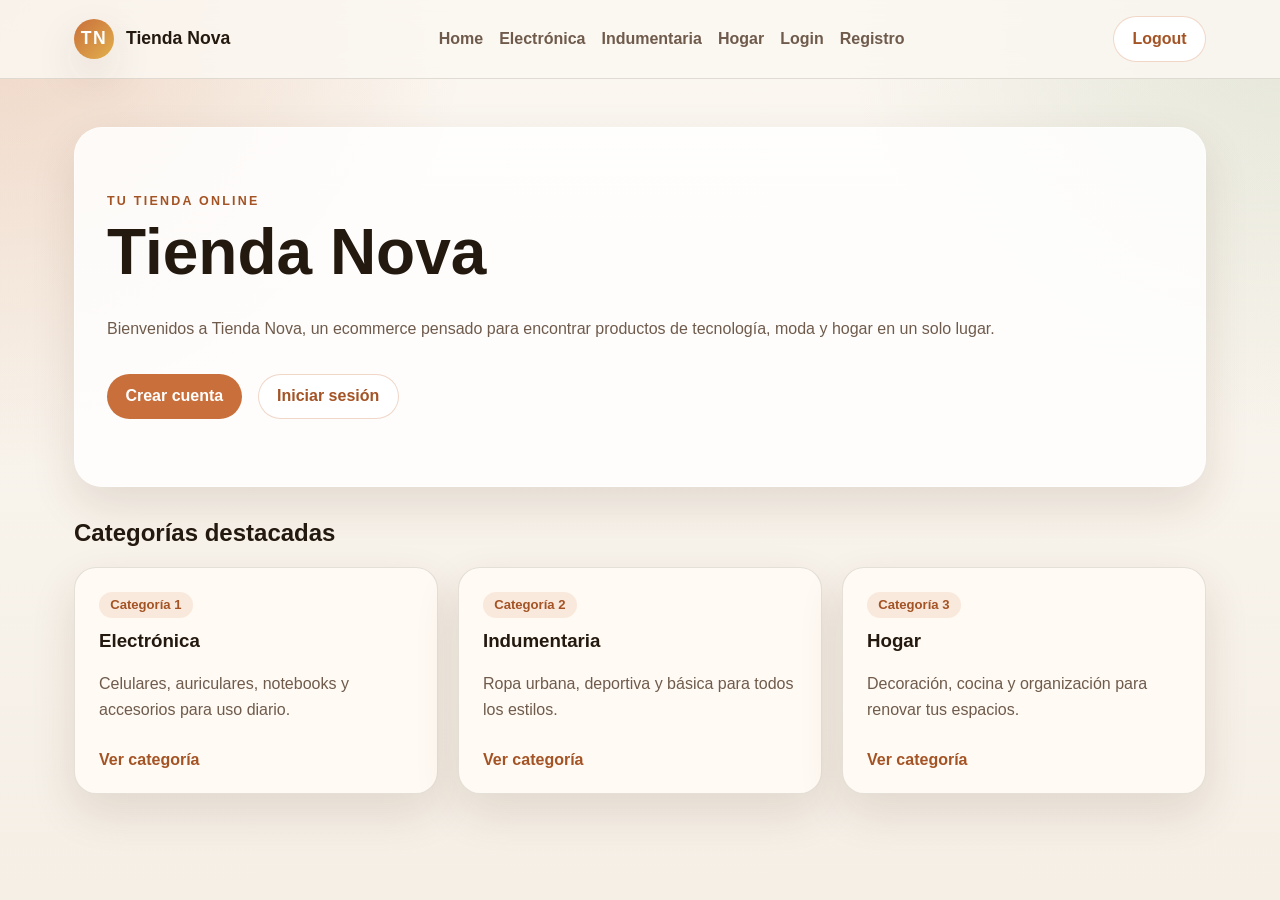
==== index.html @ 9d641fba "Crear estructura inicial de Tienda Nova" ====
<!DOCTYPE html>
<html lang="es">
<head>
  <meta charset="UTF-8">
  <meta name="viewport" content="width=device-width, initial-scale=1.0">
  <title>Tienda Nova</title>
  <link rel="stylesheet" href="styles.css">
</head>
<body>
  <header class="site-header">
    <nav class="navbar">
      <a class="brand" href="index.html" aria-label="Ir al inicio de Tienda Nova">
        <span class="brand-icon">TN</span>
        <span>Tienda Nova</span>
      </a>

      <div class="nav-links">
        <a href="index.html">Home</a>
        <a href="categorias/electronica.html">Electrónica</a>
        <a href="categorias/indumentaria.html">Indumentaria</a>
        <a href="categorias/hogar.html">Hogar</a>
        <a href="login.html">Login</a>
        <a href="registro.html">Registro</a>
      </div>

      <a class="button button-secondary" href="login.html">Logout</a>
    </nav>
  </header>

  <main class="container">
    <section class="hero">
      <p class="eyebrow">Tu tienda online</p>
      <h1>Tienda Nova</h1>
      <p class="hero-text">
        Bienvenidos a Tienda Nova, un ecommerce pensado para encontrar productos
        de tecnología, moda y hogar en un solo lugar.
      </p>
      <div class="hero-actions">
        <a class="button" href="registro.html">Crear cuenta</a>
        <a class="button button-secondary" href="login.html">Iniciar sesión</a>
      </div>
    </section>

    <section class="section">
      <h2>Categorías destacadas</h2>
      <div class="card-grid">
        <article class="card">
          <span class="card-tag">Categoría 1</span>
          <h3>Electrónica</h3>
          <p>Celulares, auriculares, notebooks y accesorios para uso diario.</p>
          <a class="card-link" href="categorias/electronica.html">Ver categoría</a>
        </article>

        <article class="card">
          <span class="card-tag">Categoría 2</span>
          <h3>Indumentaria</h3>
          <p>Ropa urbana, deportiva y básica para todos los estilos.</p>
          <a class="card-link" href="categorias/indumentaria.html">Ver categoría</a>
        </article>

        <article class="card">
          <span class="card-tag">Categoría 3</span>
          <h3>Hogar</h3>
          <p>Decoración, cocina y organización para renovar tus espacios.</p>
          <a class="card-link" href="categorias/hogar.html">Ver categoría</a>
        </article>
      </div>
    </section>
  </main>
</body>
</html>
---- styles.css ----
:root {
  --bg: #f5efe6;
  --surface: rgba(255, 255, 255, 0.82);
  --surface-strong: #fffaf3;
  --text: #24190f;
  --muted: #6f5b4c;
  --accent: #c96f3b;
  --accent-dark: #a45325;
  --border: rgba(36, 25, 15, 0.12);
  --shadow: 0 18px 45px rgba(79, 45, 20, 0.12);
}

* {
  box-sizing: border-box;
}

body {
  margin: 0;
  min-height: 100vh;
  font-family: "Segoe UI", Tahoma, Geneva, Verdana, sans-serif;
  color: var(--text);
  background:
    radial-gradient(circle at top left, rgba(201, 111, 59, 0.24), transparent 30%),
    radial-gradient(circle at top right, rgba(126, 154, 106, 0.18), transparent 28%),
    linear-gradient(180deg, #fbf7f1 0%, var(--bg) 100%);
}

a {
  color: inherit;
  text-decoration: none;
}

.site-header {
  position: sticky;
  top: 0;
  z-index: 10;
  backdrop-filter: blur(12px);
  background: rgba(251, 247, 241, 0.85);
  border-bottom: 1px solid var(--border);
}

.navbar {
  max-width: 1180px;
  margin: 0 auto;
  padding: 1rem 1.5rem;
  display: flex;
  align-items: center;
  justify-content: space-between;
  gap: 1rem;
  flex-wrap: wrap;
}

.brand {
  display: inline-flex;
  align-items: center;
  gap: 0.75rem;
  font-size: 1.1rem;
  font-weight: 700;
}

.brand-icon {
  width: 2.5rem;
  height: 2.5rem;
  display: inline-flex;
  align-items: center;
  justify-content: center;
  border-radius: 999px;
  background: linear-gradient(135deg, var(--accent), #e2b04d);
  color: #fff;
  letter-spacing: 0.08em;
  box-shadow: var(--shadow);
}

.nav-links {
  display: flex;
  align-items: center;
  justify-content: center;
  gap: 1rem;
  flex-wrap: wrap;
}

.nav-links a {
  color: var(--muted);
  font-weight: 600;
}

.nav-links a:hover,
.nav-links a:focus-visible {
  color: var(--accent-dark);
}

.container {
  max-width: 1180px;
  margin: 0 auto;
  padding: 3rem 1.5rem 4rem;
}

.narrow {
  max-width: 760px;
}

.hero,
.category-hero,
.form-section {
  background: var(--surface);
  border: 1px solid rgba(255, 255, 255, 0.55);
  border-radius: 28px;
  padding: 2rem;
  box-shadow: var(--shadow);
}

.hero {
  min-height: 360px;
  display: flex;
  flex-direction: column;
  justify-content: center;
  margin-bottom: 2rem;
}

.eyebrow {
  margin: 0 0 0.75rem;
  color: var(--accent-dark);
  text-transform: uppercase;
  letter-spacing: 0.18em;
  font-size: 0.78rem;
  font-weight: 700;
}

h1,
h2,
h3 {
  margin-top: 0;
}

h1 {
  font-size: clamp(2.1rem, 5vw, 4rem);
  line-height: 1;
  margin-bottom: 1rem;
}

.hero-text,
.category-hero p,
.card p,
.form-card {
  color: var(--muted);
  font-size: 1rem;
  line-height: 1.6;
}

.hero-actions {
  display: flex;
  gap: 1rem;
  flex-wrap: wrap;
  margin-top: 1rem;
}

.section {
  margin-top: 2rem;
}

.card-grid {
  display: grid;
  grid-template-columns: repeat(auto-fit, minmax(220px, 1fr));
  gap: 1.25rem;
}

.card {
  padding: 1.5rem;
  background: var(--surface-strong);
  border: 1px solid var(--border);
  border-radius: 22px;
  box-shadow: var(--shadow);
}

.card-tag {
  display: inline-block;
  margin-bottom: 0.8rem;
  padding: 0.35rem 0.7rem;
  border-radius: 999px;
  background: rgba(201, 111, 59, 0.12);
  color: var(--accent-dark);
  font-size: 0.82rem;
  font-weight: 700;
}

.card-link {
  display: inline-block;
  margin-top: 0.8rem;
  color: var(--accent-dark);
  font-weight: 700;
}

.button {
  display: inline-flex;
  align-items: center;
  justify-content: center;
  min-height: 44px;
  padding: 0.8rem 1.15rem;
  border: none;
  border-radius: 999px;
  background: var(--accent);
  color: #fff;
  font-weight: 700;
  cursor: pointer;
  transition: transform 0.18s ease, background-color 0.18s ease;
}

.button:hover,
.button:focus-visible {
  transform: translateY(-1px);
  background: var(--accent-dark);
}

.button-secondary {
  background: #fff;
  color: var(--accent-dark);
  border: 1px solid rgba(201, 111, 59, 0.28);
}

.button-secondary:hover,
.button-secondary:focus-visible {
  background: #fff4ea;
}

.form-card {
  display: grid;
  gap: 0.7rem;
  margin-top: 1.5rem;
}

.form-card label {
  color: var(--text);
  font-weight: 600;
}

.form-card input {
  width: 100%;
  padding: 0.85rem 1rem;
  border: 1px solid rgba(36, 25, 15, 0.15);
  border-radius: 14px;
  background: #fff;
  color: var(--text);
  font: inherit;
}

.form-card input:focus {
  outline: 2px solid rgba(201, 111, 59, 0.28);
  border-color: var(--accent);
}

@media (max-width: 780px) {
  .navbar {
    justify-content: center;
  }

  .nav-links {
    width: 100%;
  }

  .container {
    padding-top: 2rem;
  }
}
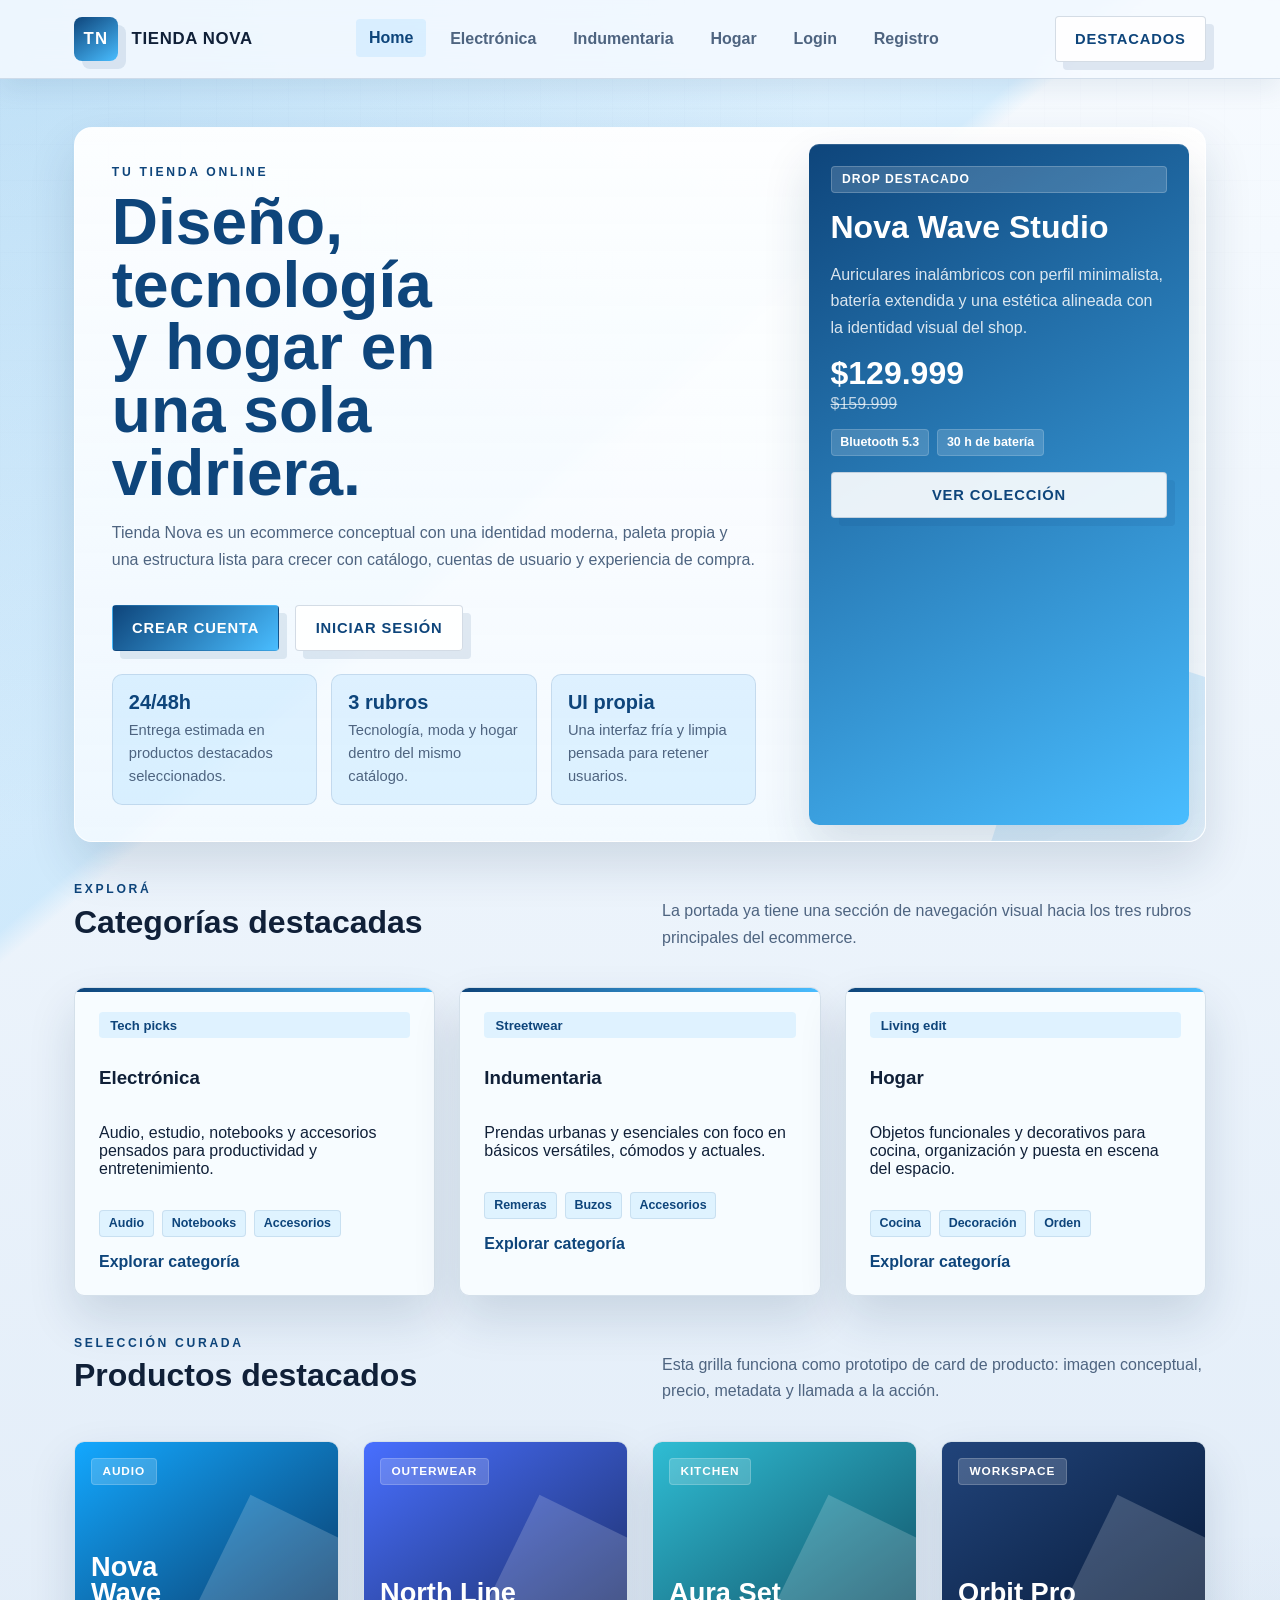
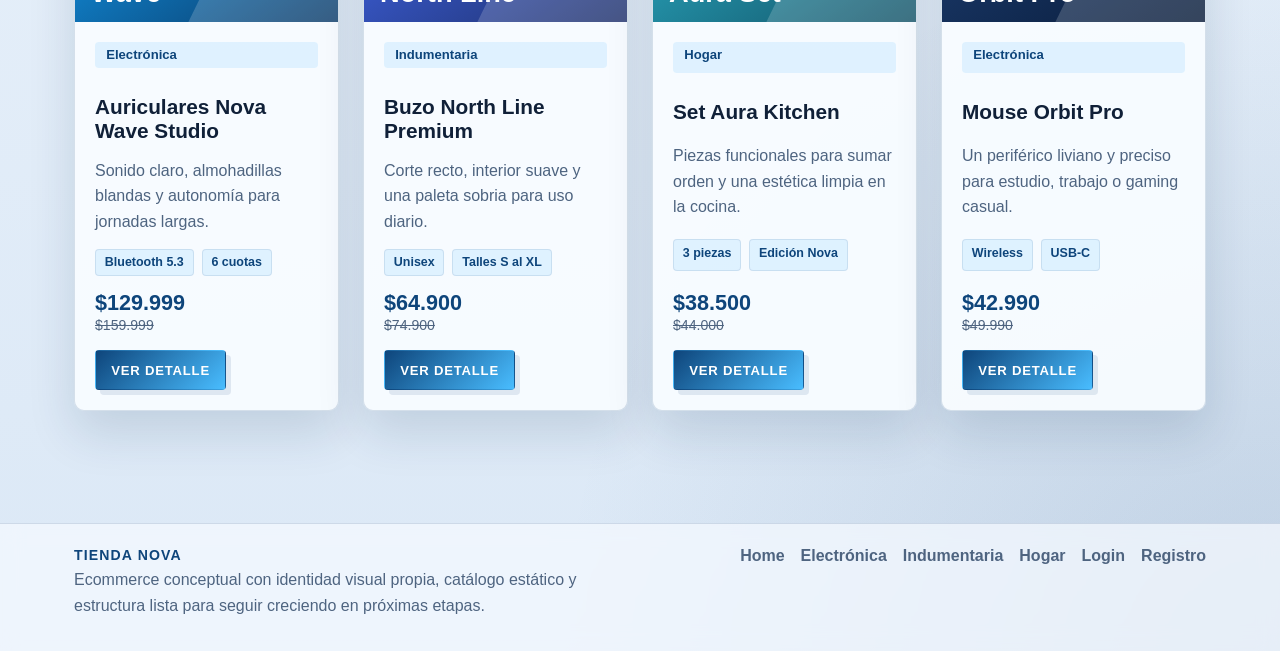
==== commit cf71dd5e: "presentacion 2" ====
--- a/index.html
+++ b/index.html
@@ -6,7 +6,7 @@
   <title>Tienda Nova</title>
   <link rel="stylesheet" href="styles.css">
 </head>
-<body>
+<body class="page-home">
   <header class="site-header">
     <nav class="navbar">
       <a class="brand" href="index.html" aria-label="Ir al inicio de Tienda Nova">
@@ -15,6 +15,245 @@
       </a>
 
       <div class="nav-links">
+        <a class="nav-link-active" href="index.html">Home</a>
+        <a href="categorias/electronica.html">Electrónica</a>
+        <a href="categorias/indumentaria.html">Indumentaria</a>
+        <a href="categorias/hogar.html">Hogar</a>
+        <a href="login.html">Login</a>
+        <a href="registro.html">Registro</a>
+      </div>
+
+      <a class="button button-secondary" href="#destacados">Destacados</a>
+    </nav>
+  </header>
+
+  <main class="container">
+    <section class="hero">
+      <div class="hero-layout">
+        <div class="hero-copy">
+          <p class="eyebrow">Tu tienda online</p>
+          <h1>Diseño, tecnología y hogar en una sola vidriera.</h1>
+          <p class="hero-text">
+            Tienda Nova es un ecommerce conceptual con una identidad moderna,
+            paleta propia y una estructura lista para crecer con catálogo,
+            cuentas de usuario y experiencia de compra.
+          </p>
+          <div class="hero-actions">
+            <a class="button" href="registro.html">Crear cuenta</a>
+            <a class="button button-secondary" href="login.html">Iniciar sesión</a>
+          </div>
+          <div class="hero-stats">
+            <article class="hero-stat">
+              <strong>24/48h</strong>
+              <span>Entrega estimada en productos destacados seleccionados.</span>
+            </article>
+            <article class="hero-stat">
+              <strong>3 rubros</strong>
+              <span>Tecnología, moda y hogar dentro del mismo catálogo.</span>
+            </article>
+            <article class="hero-stat">
+              <strong>UI propia</strong>
+              <span>Una interfaz fría y limpia pensada para retener usuarios.</span>
+            </article>
+          </div>
+        </div>
+
+        <aside class="hero-panel">
+          <span class="panel-badge">Drop destacado</span>
+          <h2>Nova Wave Studio</h2>
+          <p>
+            Auriculares inalámbricos con perfil minimalista, batería extendida y
+            una estética alineada con la identidad visual del shop.
+          </p>
+          <div class="panel-price">
+            <strong>$129.999</strong>
+            <span>$159.999</span>
+          </div>
+          <div class="panel-meta">
+            <span>Bluetooth 5.3</span>
+            <span>30 h de batería</span>
+          </div>
+          <a class="button button-secondary" href="categorias/electronica.html">Ver colección</a>
+        </aside>
+      </div>
+    </section>
+
+    <section class="section" id="categorias">
+      <div class="section-head">
+        <div>
+          <p class="eyebrow">Explorá</p>
+          <h2>Categorías destacadas</h2>
+        </div>
+        <p class="section-copy">
+          La portada ya tiene una sección de navegación visual hacia los tres
+          rubros principales del ecommerce.
+        </p>
+      </div>
+      <div class="card-grid">
+        <article class="card category-card">
+          <span class="card-tag">Tech picks</span>
+          <h3>Electrónica</h3>
+          <p>Audio, estudio, notebooks y accesorios pensados para productividad y entretenimiento.</p>
+          <div class="card-meta">
+            <span>Audio</span>
+            <span>Notebooks</span>
+            <span>Accesorios</span>
+          </div>
+          <a class="card-link" href="categorias/electronica.html">Explorar categoría</a>
+        </article>
+
+        <article class="card category-card">
+          <span class="card-tag">Streetwear</span>
+          <h3>Indumentaria</h3>
+          <p>Prendas urbanas y esenciales con foco en básicos versátiles, cómodos y actuales.</p>
+          <div class="card-meta">
+            <span>Remeras</span>
+            <span>Buzos</span>
+            <span>Accesorios</span>
+          </div>
+          <a class="card-link" href="categorias/indumentaria.html">Explorar categoría</a>
+        </article>
+
+        <article class="card category-card">
+          <span class="card-tag">Living edit</span>
+          <h3>Hogar</h3>
+          <p>Objetos funcionales y decorativos para cocina, organización y puesta en escena del espacio.</p>
+          <div class="card-meta">
+            <span>Cocina</span>
+            <span>Decoración</span>
+            <span>Orden</span>
+          </div>
+          <a class="card-link" href="categorias/hogar.html">Explorar categoría</a>
+        </article>
+      </div>
+    </section>
+
+    <section class="section" id="destacados">
+      <div class="section-head">
+        <div>
+          <p class="eyebrow">Selección curada</p>
+          <h2>Productos destacados</h2>
+        </div>
+        <p class="section-copy">
+          Esta grilla funciona como prototipo de card de producto: imagen
+          conceptual, precio, metadata y llamada a la acción.
+        </p>
+      </div>
+
+      <div class="product-grid">
+        <article class="product-card">
+          <div class="product-media tone-sky">
+            <span class="product-media-label">Audio</span>
+            <strong>Nova Wave</strong>
+          </div>
+          <div class="product-body">
+            <span class="card-tag">Electrónica</span>
+            <h3 class="product-title">Auriculares Nova Wave Studio</h3>
+            <p class="product-description">
+              Sonido claro, almohadillas blandas y autonomía para jornadas largas.
+            </p>
+            <div class="product-meta">
+              <span>Bluetooth 5.3</span>
+              <span>6 cuotas</span>
+            </div>
+            <div class="product-footer">
+              <div class="product-price">
+                <strong>$129.999</strong>
+                <span>$159.999</span>
+              </div>
+              <a class="button button-small" href="categorias/electronica.html">Ver detalle</a>
+            </div>
+          </div>
+        </article>
+
+        <article class="product-card">
+          <div class="product-media tone-indigo">
+            <span class="product-media-label">Outerwear</span>
+            <strong>North Line</strong>
+          </div>
+          <div class="product-body">
+            <span class="card-tag">Indumentaria</span>
+            <h3 class="product-title">Buzo North Line Premium</h3>
+            <p class="product-description">
+              Corte recto, interior suave y una paleta sobria para uso diario.
+            </p>
+            <div class="product-meta">
+              <span>Unisex</span>
+              <span>Talles S al XL</span>
+            </div>
+            <div class="product-footer">
+              <div class="product-price">
+                <strong>$64.900</strong>
+                <span>$74.900</span>
+              </div>
+              <a class="button button-small" href="categorias/indumentaria.html">Ver detalle</a>
+            </div>
+          </div>
+        </article>
+
+        <article class="product-card">
+          <div class="product-media tone-teal">
+            <span class="product-media-label">Kitchen</span>
+            <strong>Aura Set</strong>
+          </div>
+          <div class="product-body">
+            <span class="card-tag">Hogar</span>
+            <h3 class="product-title">Set Aura Kitchen</h3>
+            <p class="product-description">
+              Piezas funcionales para sumar orden y una estética limpia en la cocina.
+            </p>
+            <div class="product-meta">
+              <span>3 piezas</span>
+              <span>Edición Nova</span>
+            </div>
+            <div class="product-footer">
+              <div class="product-price">
+                <strong>$38.500</strong>
+                <span>$44.000</span>
+              </div>
+              <a class="button button-small" href="categorias/hogar.html">Ver detalle</a>
+            </div>
+          </div>
+        </article>
+
+        <article class="product-card">
+          <div class="product-media tone-navy">
+            <span class="product-media-label">Workspace</span>
+            <strong>Orbit Pro</strong>
+          </div>
+          <div class="product-body">
+            <span class="card-tag">Electrónica</span>
+            <h3 class="product-title">Mouse Orbit Pro</h3>
+            <p class="product-description">
+              Un periférico liviano y preciso para estudio, trabajo o gaming casual.
+            </p>
+            <div class="product-meta">
+              <span>Wireless</span>
+              <span>USB-C</span>
+            </div>
+            <div class="product-footer">
+              <div class="product-price">
+                <strong>$42.990</strong>
+                <span>$49.990</span>
+              </div>
+              <a class="button button-small" href="categorias/electronica.html">Ver detalle</a>
+            </div>
+          </div>
+        </article>
+      </div>
+    </section>
+  </main>
+
+  <footer class="site-footer">
+    <div class="footer-shell">
+      <div class="footer-brand">
+        <strong>Tienda Nova</strong>
+        <p>
+          Ecommerce conceptual con identidad visual propia, catálogo estático y
+          estructura lista para seguir creciendo en próximas etapas.
+        </p>
+      </div>
+      <div class="footer-links">
         <a href="index.html">Home</a>
         <a href="categorias/electronica.html">Electrónica</a>
         <a href="categorias/indumentaria.html">Indumentaria</a>
@@ -22,50 +261,7 @@
         <a href="login.html">Login</a>
         <a href="registro.html">Registro</a>
       </div>
-
-      <a class="button button-secondary" href="login.html">Logout</a>
-    </nav>
-  </header>
-
-  <main class="container">
-    <section class="hero">
-      <p class="eyebrow">Tu tienda online</p>
-      <h1>Tienda Nova</h1>
-      <p class="hero-text">
-        Bienvenidos a Tienda Nova, un ecommerce pensado para encontrar productos
-        de tecnología, moda y hogar en un solo lugar.
-      </p>
-      <div class="hero-actions">
-        <a class="button" href="registro.html">Crear cuenta</a>
-        <a class="button button-secondary" href="login.html">Iniciar sesión</a>
-      </div>
-    </section>
-
-    <section class="section">
-      <h2>Categorías destacadas</h2>
-      <div class="card-grid">
-        <article class="card">
-          <span class="card-tag">Categoría 1</span>
-          <h3>Electrónica</h3>
-          <p>Celulares, auriculares, notebooks y accesorios para uso diario.</p>
-          <a class="card-link" href="categorias/electronica.html">Ver categoría</a>
-        </article>
-
-        <article class="card">
-          <span class="card-tag">Categoría 2</span>
-          <h3>Indumentaria</h3>
-          <p>Ropa urbana, deportiva y básica para todos los estilos.</p>
-          <a class="card-link" href="categorias/indumentaria.html">Ver categoría</a>
-        </article>
-
-        <article class="card">
-          <span class="card-tag">Categoría 3</span>
-          <h3>Hogar</h3>
-          <p>Decoración, cocina y organización para renovar tus espacios.</p>
-          <a class="card-link" href="categorias/hogar.html">Ver categoría</a>
-        </article>
-      </div>
-    </section>
-  </main>
+    </div>
+  </footer>
 </body>
 </html>
--- a/styles.css
+++ b/styles.css
@@ -1,42 +1,105 @@
 :root {
-  --bg: #f5efe6;
-  --surface: rgba(255, 255, 255, 0.82);
-  --surface-strong: #fffaf3;
-  --text: #24190f;
-  --muted: #6f5b4c;
-  --accent: #c96f3b;
-  --accent-dark: #a45325;
-  --border: rgba(36, 25, 15, 0.12);
-  --shadow: 0 18px 45px rgba(79, 45, 20, 0.12);
+  --bg: #dbe8f6;
+  --surface: rgba(255, 255, 255, 0.84);
+  --surface-strong: rgba(248, 252, 255, 0.94);
+  --surface-tint: rgba(54, 168, 255, 0.12);
+  --text: #102038;
+  --muted: #4e6480;
+  --accent: #3bb5ff;
+  --accent-dark: #123e72;
+  --border: rgba(18, 62, 114, 0.15);
+  --shadow: 0 22px 48px rgba(17, 47, 84, 0.14);
+  --radius-lg: 18px;
+  --radius-md: 10px;
+  --radius-sm: 4px;
 }
 
 * {
   box-sizing: border-box;
+}
+
+html {
+  scroll-behavior: smooth;
 }
 
 body {
   margin: 0;
   min-height: 100vh;
-  font-family: "Segoe UI", Tahoma, Geneva, Verdana, sans-serif;
+  font-family: "Trebuchet MS", "Segoe UI", Tahoma, Geneva, Verdana, sans-serif;
   color: var(--text);
   background:
-    radial-gradient(circle at top left, rgba(201, 111, 59, 0.24), transparent 30%),
-    radial-gradient(circle at top right, rgba(126, 154, 106, 0.18), transparent 28%),
-    linear-gradient(180deg, #fbf7f1 0%, var(--bg) 100%);
+    linear-gradient(140deg, rgba(18, 62, 114, 0.06) 0%, rgba(59, 181, 255, 0.16) 28%, transparent 29%),
+    radial-gradient(circle at top left, rgba(59, 181, 255, 0.24), transparent 32%),
+    radial-gradient(circle at bottom right, rgba(18, 62, 114, 0.14), transparent 28%),
+    linear-gradient(180deg, #f7fbff 0%, var(--bg) 100%);
+  position: relative;
+}
+
+body::before {
+  content: "";
+  position: fixed;
+  inset: 0;
+  pointer-events: none;
+  opacity: 0.4;
+  background-image:
+    linear-gradient(rgba(18, 62, 114, 0.06) 1px, transparent 1px),
+    linear-gradient(90deg, rgba(18, 62, 114, 0.06) 1px, transparent 1px);
+  background-size: 36px 36px;
+  mask-image: linear-gradient(180deg, rgba(0, 0, 0, 0.48), transparent 85%);
+}
+
+body.page-home {
+  --accent: #49bdff;
+  --accent-dark: #0e457b;
+}
+
+body.page-login,
+body.page-registro {
+  --accent: #274f8f;
+  --accent-dark: #0b1f40;
+  --surface-tint: rgba(39, 79, 143, 0.12);
+}
+
+body.page-electronica {
+  --accent: #14a6ff;
+  --accent-dark: #08355f;
+  --surface-tint: rgba(20, 166, 255, 0.12);
+}
+
+body.page-indumentaria {
+  --accent: #487eff;
+  --accent-dark: #182f6b;
+  --surface-tint: rgba(72, 126, 255, 0.12);
+}
+
+body.page-hogar {
+  --accent: #37b8d4;
+  --accent-dark: #0f4a65;
+  --surface-tint: rgba(55, 184, 212, 0.13);
 }
 
 a {
   color: inherit;
   text-decoration: none;
+}
+
+p {
+  margin-top: 0;
+}
+
+ul {
+  margin: 0;
+  padding: 0;
 }
 
 .site-header {
   position: sticky;
   top: 0;
   z-index: 10;
-  backdrop-filter: blur(12px);
-  background: rgba(251, 247, 241, 0.85);
+  backdrop-filter: blur(14px);
+  background: rgba(245, 250, 255, 0.86);
   border-bottom: 1px solid var(--border);
+  box-shadow: 0 10px 26px rgba(17, 47, 84, 0.08);
 }
 
 .navbar {
@@ -53,77 +116,253 @@
 .brand {
   display: inline-flex;
   align-items: center;
-  gap: 0.75rem;
-  font-size: 1.1rem;
-  font-weight: 700;
+  gap: 0.85rem;
+  font-size: 1.05rem;
+  font-weight: 800;
+  letter-spacing: 0.04em;
+  text-transform: uppercase;
 }
 
 .brand-icon {
-  width: 2.5rem;
-  height: 2.5rem;
+  width: 2.75rem;
+  height: 2.75rem;
   display: inline-flex;
   align-items: center;
   justify-content: center;
-  border-radius: 999px;
-  background: linear-gradient(135deg, var(--accent), #e2b04d);
+  border-radius: 8px;
+  background: linear-gradient(145deg, var(--accent-dark), var(--accent));
   color: #fff;
   letter-spacing: 0.08em;
-  box-shadow: var(--shadow);
+  box-shadow: 8px 8px 0 rgba(18, 62, 114, 0.1);
 }
 
 .nav-links {
   display: flex;
   align-items: center;
   justify-content: center;
-  gap: 1rem;
+  gap: 0.7rem;
   flex-wrap: wrap;
 }
 
 .nav-links a {
+  padding: 0.6rem 0.8rem;
   color: var(--muted);
-  font-weight: 600;
+  font-weight: 700;
+  border-radius: var(--radius-sm);
+  transition: transform 0.18s ease, color 0.18s ease, background-color 0.18s ease;
 }
 
 .nav-links a:hover,
-.nav-links a:focus-visible {
-  color: var(--accent-dark);
+.nav-links a:focus-visible,
+.nav-links .nav-link-active {
+  color: var(--accent-dark);
+  background: var(--surface-tint);
+  transform: translateY(-1px);
 }
 
 .container {
   max-width: 1180px;
   margin: 0 auto;
   padding: 3rem 1.5rem 4rem;
-}
-
-.narrow {
-  max-width: 760px;
+  position: relative;
+}
+
+.auth-container {
+  max-width: 1120px;
+}
+
+.section {
+  margin-top: 2.5rem;
+}
+
+.section-head {
+  display: flex;
+  align-items: flex-end;
+  justify-content: space-between;
+  gap: 1rem;
+  flex-wrap: wrap;
+  margin-bottom: 1.25rem;
+}
+
+.section-head .eyebrow {
+  margin-bottom: 0.45rem;
+}
+
+.section-head-compact {
+  align-items: flex-start;
+}
+
+.section-copy {
+  max-width: 34rem;
+  color: var(--muted);
+  line-height: 1.65;
 }
 
 .hero,
 .category-hero,
 .form-section {
-  background: var(--surface);
-  border: 1px solid rgba(255, 255, 255, 0.55);
-  border-radius: 28px;
-  padding: 2rem;
+  position: relative;
+  overflow: hidden;
+  background: linear-gradient(180deg, rgba(255, 255, 255, 0.94), rgba(244, 250, 255, 0.84));
+  border: 1px solid rgba(255, 255, 255, 0.72);
+  border-radius: var(--radius-lg);
   box-shadow: var(--shadow);
+  isolation: isolate;
+}
+
+.hero::before,
+.category-hero::before,
+.form-section::before {
+  content: "";
+  position: absolute;
+  right: -52px;
+  bottom: -60px;
+  width: 240px;
+  height: 240px;
+  background: linear-gradient(135deg, rgba(59, 181, 255, 0.22), rgba(18, 62, 114, 0.06));
+  transform: rotate(18deg);
+  z-index: -1;
 }
 
 .hero {
-  min-height: 360px;
+  padding: 0;
+}
+
+.hero-layout {
+  display: grid;
+  grid-template-columns: minmax(0, 1.45fr) minmax(300px, 0.8fr);
+  gap: 1rem;
+  align-items: stretch;
+  min-height: 420px;
+}
+
+.hero-copy {
+  padding: 2.3rem;
   display: flex;
   flex-direction: column;
   justify-content: center;
+}
+
+.hero-copy h1 {
+  max-width: 10ch;
+}
+
+.hero-panel {
+  margin: 1rem 1rem 1rem 0;
+  padding: 1.35rem;
+  border-radius: var(--radius-md);
+  background: linear-gradient(150deg, var(--accent-dark), var(--accent));
+  color: #fff;
+  display: grid;
+  gap: 1rem;
+  align-content: start;
+  box-shadow: inset 0 1px 0 rgba(255, 255, 255, 0.14), var(--shadow);
+}
+
+.panel-badge {
+  display: inline-flex;
+  align-self: start;
+  padding: 0.35rem 0.65rem;
+  border-radius: var(--radius-sm);
+  background: rgba(255, 255, 255, 0.16);
+  border: 1px solid rgba(255, 255, 255, 0.2);
+  font-size: 0.76rem;
+  font-weight: 800;
+  letter-spacing: 0.08em;
+  text-transform: uppercase;
+}
+
+.hero-panel h2 {
+  margin: 0;
+  color: #fff;
+}
+
+.hero-panel p {
+  margin: 0;
+  color: rgba(255, 255, 255, 0.84);
+  line-height: 1.65;
+}
+
+.panel-price strong {
+  display: block;
+  font-size: 2rem;
+  line-height: 1;
+}
+
+.panel-price span {
+  display: block;
+  margin-top: 0.35rem;
+  color: rgba(255, 255, 255, 0.72);
+  text-decoration: line-through;
+}
+
+.panel-meta,
+.card-meta,
+.product-meta {
+  display: flex;
+  gap: 0.5rem;
+  flex-wrap: wrap;
+}
+
+.panel-meta span,
+.card-meta span,
+.product-meta span {
+  padding: 0.35rem 0.55rem;
+  border-radius: var(--radius-sm);
+  font-size: 0.78rem;
+  font-weight: 700;
+}
+
+.panel-meta span {
+  background: rgba(255, 255, 255, 0.16);
+  border: 1px solid rgba(255, 255, 255, 0.16);
+  color: #fff;
+}
+
+.category-hero {
+  padding: 2rem;
   margin-bottom: 2rem;
+}
+
+.catalog-summary {
+  min-width: 250px;
+  max-width: 320px;
+  padding: 1rem 1.15rem;
+  background: var(--surface-tint);
+  border: 1px solid rgba(18, 62, 114, 0.12);
+  border-radius: var(--radius-md);
+  box-shadow: inset 0 1px 0 rgba(255, 255, 255, 0.36);
+}
+
+.summary-label {
+  display: inline-block;
+  margin-bottom: 0.35rem;
+  color: var(--accent-dark);
+  text-transform: uppercase;
+  letter-spacing: 0.12em;
+  font-size: 0.74rem;
+  font-weight: 800;
+}
+
+.catalog-summary strong {
+  display: block;
+  color: var(--accent-dark);
+  font-size: 1.15rem;
+}
+
+.catalog-summary p {
+  margin: 0.4rem 0 0;
+  color: var(--muted);
+  line-height: 1.55;
 }
 
 .eyebrow {
   margin: 0 0 0.75rem;
   color: var(--accent-dark);
   text-transform: uppercase;
-  letter-spacing: 0.18em;
-  font-size: 0.78rem;
-  font-weight: 700;
+  letter-spacing: 0.22em;
+  font-size: 0.76rem;
+  font-weight: 800;
 }
 
 h1,
@@ -134,17 +373,21 @@
 
 h1 {
   font-size: clamp(2.1rem, 5vw, 4rem);
-  line-height: 1;
+  line-height: 0.98;
   margin-bottom: 1rem;
+  color: var(--accent-dark);
+}
+
+h2 {
+  font-size: clamp(1.45rem, 3vw, 2rem);
 }
 
 .hero-text,
 .category-hero p,
-.card p,
-.form-card {
+.form-help {
   color: var(--muted);
   font-size: 1rem;
-  line-height: 1.6;
+  line-height: 1.65;
 }
 
 .hero-actions {
@@ -154,98 +397,495 @@
   margin-top: 1rem;
 }
 
-.section {
-  margin-top: 2rem;
+.hero-stats {
+  display: grid;
+  grid-template-columns: repeat(3, minmax(0, 1fr));
+  gap: 0.9rem;
+  margin-top: 1.4rem;
+}
+
+.hero-stat {
+  padding: 1rem;
+  border-radius: var(--radius-md);
+  background: var(--surface-tint);
+  border: 1px solid rgba(18, 62, 114, 0.12);
+}
+
+.hero-stat strong {
+  display: block;
+  color: var(--accent-dark);
+  font-size: 1.25rem;
+  margin-bottom: 0.35rem;
+}
+
+.hero-stat span {
+  color: var(--muted);
+  line-height: 1.55;
+  font-size: 0.92rem;
+}
+
+.card-grid,
+.product-grid {
+  display: grid;
+  gap: 1.5rem;
 }
 
 .card-grid {
-  display: grid;
   grid-template-columns: repeat(auto-fit, minmax(220px, 1fr));
-  gap: 1.25rem;
+}
+
+.product-grid {
+  grid-template-columns: repeat(auto-fit, minmax(240px, 1fr));
 }
 
 .card {
+  position: relative;
+  overflow: hidden;
   padding: 1.5rem;
   background: var(--surface-strong);
   border: 1px solid var(--border);
-  border-radius: 22px;
+  border-radius: var(--radius-md);
   box-shadow: var(--shadow);
+}
+
+.card::before {
+  content: "";
+  position: absolute;
+  inset: 0 auto auto 0;
+  width: 100%;
+  height: 4px;
+  background: linear-gradient(90deg, var(--accent-dark), var(--accent));
+}
+
+.category-card {
+  display: grid;
+  gap: 1rem;
+  align-content: start;
+  min-height: 100%;
 }
 
 .card-tag {
   display: inline-block;
   margin-bottom: 0.8rem;
   padding: 0.35rem 0.7rem;
-  border-radius: 999px;
-  background: rgba(201, 111, 59, 0.12);
+  border-radius: var(--radius-sm);
+  background: var(--surface-tint);
   color: var(--accent-dark);
   font-size: 0.82rem;
-  font-weight: 700;
+  font-weight: 800;
 }
 
 .card-link {
   display: inline-block;
-  margin-top: 0.8rem;
-  color: var(--accent-dark);
-  font-weight: 700;
+  margin-top: auto;
+  color: var(--accent-dark);
+  font-weight: 800;
+}
+
+.card-meta span,
+.product-meta span {
+  background: var(--surface-tint);
+  color: var(--accent-dark);
+  border: 1px solid rgba(18, 62, 114, 0.1);
+}
+
+.product-card {
+  display: flex;
+  flex-direction: column;
+  min-height: 100%;
+  background: var(--surface-strong);
+  border: 1px solid var(--border);
+  border-radius: var(--radius-md);
+  overflow: hidden;
+  box-shadow: var(--shadow);
+}
+
+.product-media {
+  position: relative;
+  min-height: 180px;
+  padding: 1rem;
+  display: flex;
+  flex-direction: column;
+  justify-content: space-between;
+  overflow: hidden;
+}
+
+.product-media::after {
+  content: "";
+  position: absolute;
+  right: -22px;
+  bottom: -48px;
+  width: 150px;
+  height: 150px;
+  background: rgba(255, 255, 255, 0.18);
+  transform: rotate(26deg);
+}
+
+.product-media-label {
+  position: relative;
+  z-index: 1;
+  display: inline-flex;
+  align-self: start;
+  padding: 0.35rem 0.65rem;
+  border-radius: var(--radius-sm);
+  background: rgba(255, 255, 255, 0.18);
+  border: 1px solid rgba(255, 255, 255, 0.18);
+  color: #fff;
+  font-size: 0.74rem;
+  font-weight: 800;
+  letter-spacing: 0.08em;
+  text-transform: uppercase;
+}
+
+.product-media strong {
+  position: relative;
+  z-index: 1;
+  max-width: 9ch;
+  color: #fff;
+  font-size: 1.7rem;
+  line-height: 0.95;
+}
+
+.tone-sky {
+  background: linear-gradient(145deg, #13a8ff, #0a3967);
+}
+
+.tone-navy {
+  background: linear-gradient(145deg, #21447b, #081b39);
+}
+
+.tone-indigo {
+  background: linear-gradient(145deg, #486fff, #1d2f69);
+}
+
+.tone-teal {
+  background: linear-gradient(145deg, #2fbdd4, #125166);
+}
+
+.product-body {
+  display: grid;
+  gap: 0.9rem;
+  padding: 1.25rem;
+  flex: 1;
+}
+
+.product-title {
+  margin: 0;
+  font-size: 1.3rem;
+  color: var(--text);
+}
+
+.product-description {
+  margin: 0;
+  color: var(--muted);
+  line-height: 1.6;
+}
+
+.product-footer {
+  display: flex;
+  justify-content: space-between;
+  align-items: flex-end;
+  gap: 1rem;
+  flex-wrap: wrap;
+  margin-top: auto;
+}
+
+.product-price strong {
+  display: block;
+  color: var(--accent-dark);
+  font-size: 1.35rem;
+}
+
+.product-price span {
+  color: var(--muted);
+  font-size: 0.88rem;
+  text-decoration: line-through;
 }
 
 .button {
   display: inline-flex;
   align-items: center;
   justify-content: center;
-  min-height: 44px;
-  padding: 0.8rem 1.15rem;
-  border: none;
-  border-radius: 999px;
-  background: var(--accent);
+  min-height: 46px;
+  padding: 0.85rem 1.2rem;
+  border: 1px solid transparent;
+  border-radius: var(--radius-sm);
+  background: linear-gradient(135deg, var(--accent-dark), var(--accent));
   color: #fff;
-  font-weight: 700;
+  font-weight: 800;
+  font-size: 0.92rem;
+  letter-spacing: 0.06em;
+  text-transform: uppercase;
   cursor: pointer;
-  transition: transform 0.18s ease, background-color 0.18s ease;
+  box-shadow: 8px 8px 0 rgba(18, 62, 114, 0.1);
+  transition: transform 0.18s ease, box-shadow 0.18s ease, background-color 0.18s ease;
 }
 
 .button:hover,
 .button:focus-visible {
-  transform: translateY(-1px);
-  background: var(--accent-dark);
+  transform: translate(-2px, -2px);
+  box-shadow: 10px 10px 0 rgba(18, 62, 114, 0.12);
+}
+
+.button:active {
+  transform: translate(0, 0);
+  box-shadow: 6px 6px 0 rgba(18, 62, 114, 0.1);
 }
 
 .button-secondary {
-  background: #fff;
-  color: var(--accent-dark);
-  border: 1px solid rgba(201, 111, 59, 0.28);
+  background: rgba(255, 255, 255, 0.9);
+  color: var(--accent-dark);
+  border-color: rgba(18, 62, 114, 0.18);
 }
 
 .button-secondary:hover,
 .button-secondary:focus-visible {
-  background: #fff4ea;
+  background: #eef7ff;
+}
+
+.button-small {
+  min-height: 40px;
+  padding: 0.72rem 0.95rem;
+  font-size: 0.82rem;
+  box-shadow: 5px 5px 0 rgba(18, 62, 114, 0.1);
+}
+
+.text-link {
+  color: var(--accent-dark);
+  font-weight: 700;
+}
+
+.text-link:hover,
+.text-link:focus-visible {
+  text-decoration: underline;
+}
+
+.auth-layout {
+  display: grid;
+  grid-template-columns: minmax(0, 0.92fr) minmax(0, 1.08fr);
+  gap: 1.5rem;
+  align-items: stretch;
+}
+
+.auth-aside {
+  position: relative;
+  overflow: hidden;
+  padding: 2rem;
+  border-radius: var(--radius-lg);
+  background: linear-gradient(150deg, var(--accent-dark), var(--accent));
+  color: #fff;
+  box-shadow: var(--shadow);
+  display: grid;
+  gap: 1.25rem;
+  align-content: start;
+}
+
+.auth-aside::before {
+  content: "";
+  position: absolute;
+  right: -42px;
+  top: 42px;
+  width: 190px;
+  height: 190px;
+  background: rgba(255, 255, 255, 0.14);
+  transform: rotate(22deg);
+}
+
+.auth-aside .eyebrow {
+  color: rgba(255, 255, 255, 0.72);
+}
+
+.auth-aside h1 {
+  margin-bottom: 0;
+  color: #fff;
+  font-size: clamp(2rem, 4vw, 3.3rem);
+}
+
+.auth-aside p {
+  margin: 0;
+  color: rgba(255, 255, 255, 0.84);
+  line-height: 1.65;
+}
+
+.feature-list {
+  list-style: none;
+  display: grid;
+  gap: 0.85rem;
+}
+
+.feature-list li {
+  position: relative;
+  padding-left: 1.4rem;
+  color: rgba(255, 255, 255, 0.88);
+}
+
+.feature-list li::before {
+  content: "";
+  position: absolute;
+  left: 0;
+  top: 0.55rem;
+  width: 0.6rem;
+  height: 0.6rem;
+  border-radius: 2px;
+  background: #fff;
+  box-shadow: 3px 3px 0 rgba(255, 255, 255, 0.18);
+}
+
+.auth-note {
+  padding: 1rem 1.1rem;
+  background: rgba(255, 255, 255, 0.12);
+  border: 1px solid rgba(255, 255, 255, 0.16);
+  border-radius: var(--radius-md);
+  display: grid;
+  gap: 0.35rem;
+}
+
+.auth-note strong {
+  font-size: 0.95rem;
+  text-transform: uppercase;
+  letter-spacing: 0.08em;
+}
+
+.form-section {
+  padding: 2rem;
+}
+
+.auth-form-panel {
+  display: flex;
+  flex-direction: column;
+  justify-content: center;
 }
 
 .form-card {
   display: grid;
-  gap: 0.7rem;
-  margin-top: 1.5rem;
+  gap: 1rem;
+  margin-top: 1.25rem;
+}
+
+.form-grid {
+  display: grid;
+  grid-template-columns: repeat(2, minmax(0, 1fr));
+  gap: 1rem;
+}
+
+.form-field {
+  display: grid;
+  gap: 0.55rem;
 }
 
 .form-card label {
   color: var(--text);
-  font-weight: 600;
+  font-weight: 800;
+  text-transform: uppercase;
+  letter-spacing: 0.08em;
+  font-size: 0.76rem;
 }
 
 .form-card input {
   width: 100%;
-  padding: 0.85rem 1rem;
-  border: 1px solid rgba(36, 25, 15, 0.15);
-  border-radius: 14px;
-  background: #fff;
+  padding: 0.9rem 1rem;
+  border: 1px solid rgba(18, 62, 114, 0.16);
+  border-radius: var(--radius-sm);
+  background: rgba(255, 255, 255, 0.96);
   color: var(--text);
   font: inherit;
+  transition: border-color 0.18s ease, box-shadow 0.18s ease, transform 0.18s ease;
 }
 
 .form-card input:focus {
-  outline: 2px solid rgba(201, 111, 59, 0.28);
+  outline: none;
   border-color: var(--accent);
+  box-shadow: 0 0 0 4px rgba(59, 181, 255, 0.16);
+  transform: translateY(-1px);
+}
+
+.form-extra {
+  display: flex;
+  justify-content: space-between;
+  align-items: center;
+  gap: 1rem;
+  flex-wrap: wrap;
+  font-size: 0.9rem;
+}
+
+.form-inline-note {
+  color: var(--muted);
+}
+
+.form-help {
+  margin: 0;
+}
+
+.site-footer {
+  margin-top: 3rem;
+  border-top: 1px solid var(--border);
+  background: rgba(245, 250, 255, 0.72);
+  backdrop-filter: blur(10px);
+}
+
+.footer-shell {
+  max-width: 1180px;
+  margin: 0 auto;
+  padding: 1.4rem 1.5rem 2rem;
+  display: flex;
+  justify-content: space-between;
+  gap: 1rem;
+  flex-wrap: wrap;
+}
+
+.footer-brand {
+  display: grid;
+  gap: 0.3rem;
+  max-width: 36rem;
+}
+
+.footer-brand strong {
+  color: var(--accent-dark);
+  text-transform: uppercase;
+  letter-spacing: 0.08em;
+  font-size: 0.88rem;
+}
+
+.footer-brand p {
+  margin: 0;
+  color: var(--muted);
+  line-height: 1.6;
+}
+
+.footer-links {
+  display: flex;
+  gap: 1rem;
+  flex-wrap: wrap;
+  align-items: flex-start;
+}
+
+.footer-links a {
+  color: var(--muted);
+  font-weight: 700;
+}
+
+.footer-links a:hover,
+.footer-links a:focus-visible {
+  color: var(--accent-dark);
+}
+
+@media (max-width: 980px) {
+  .hero-layout,
+  .auth-layout {
+    grid-template-columns: 1fr;
+  }
+
+  .hero-copy h1 {
+    max-width: none;
+  }
+
+  .hero-panel {
+    margin: 0 2rem 2rem;
+  }
+
+  .section-head {
+    align-items: flex-start;
+  }
 }
 
 @media (max-width: 780px) {
@@ -260,4 +900,58 @@
   .container {
     padding-top: 2rem;
   }
-}
+
+  .hero-copy,
+  .category-hero,
+  .form-section,
+  .auth-aside {
+    padding: 1.6rem;
+  }
+
+  .hero-stats,
+  .form-grid {
+    grid-template-columns: 1fr;
+  }
+
+  .hero-panel {
+    margin: 0 1.6rem 1.6rem;
+  }
+
+  .button {
+    box-shadow: 5px 5px 0 rgba(18, 62, 114, 0.1);
+  }
+
+  .footer-shell {
+    flex-direction: column;
+  }
+}
+
+@media (max-width: 560px) {
+  .brand {
+    width: 100%;
+    justify-content: center;
+  }
+
+  .hero-actions,
+  .nav-links,
+  .footer-links {
+    gap: 0.6rem;
+  }
+
+  .hero-panel {
+    margin: 0 1rem 1rem;
+  }
+
+  .product-footer,
+  .form-extra {
+    align-items: stretch;
+  }
+
+  .button {
+    width: 100%;
+  }
+
+  .section {
+    margin-top: 2rem;
+  }
+}
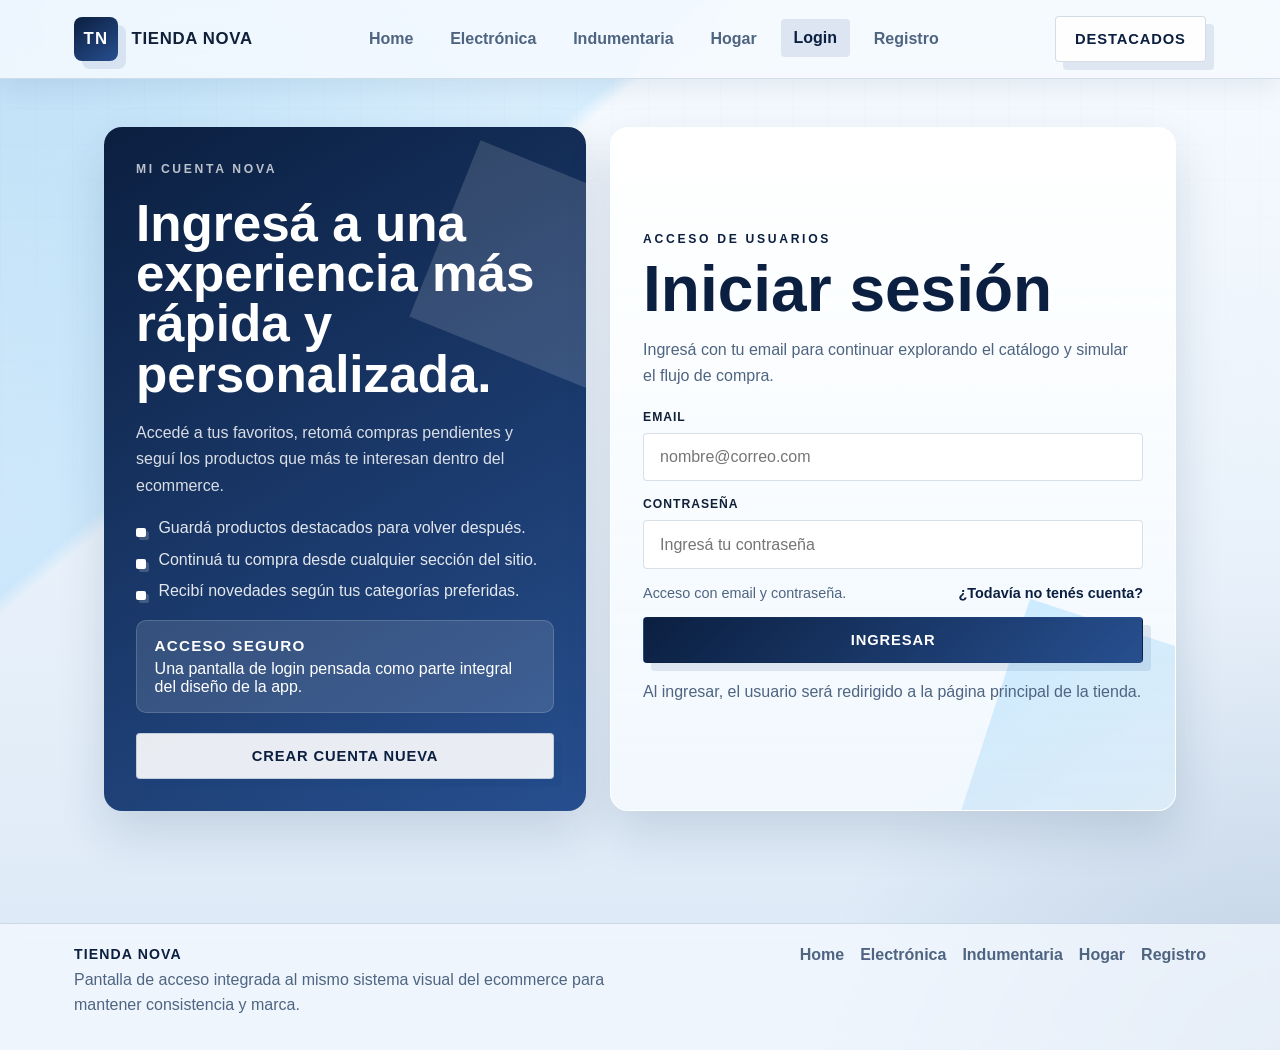
==== commit d1e39325: "presentacion para tercer etapa." ====
--- a/index.html
+++ b/index.html
@@ -5,27 +5,10 @@
   <meta name="viewport" content="width=device-width, initial-scale=1.0">
   <title>Tienda Nova</title>
   <link rel="stylesheet" href="styles.css">
+  <script src="app.js" defer></script>
 </head>
-<body class="page-home">
-  <header class="site-header">
-    <nav class="navbar">
-      <a class="brand" href="index.html" aria-label="Ir al inicio de Tienda Nova">
-        <span class="brand-icon">TN</span>
-        <span>Tienda Nova</span>
-      </a>
-
-      <div class="nav-links">
-        <a class="nav-link-active" href="index.html">Home</a>
-        <a href="categorias/electronica.html">Electrónica</a>
-        <a href="categorias/indumentaria.html">Indumentaria</a>
-        <a href="categorias/hogar.html">Hogar</a>
-        <a href="login.html">Login</a>
-        <a href="registro.html">Registro</a>
-      </div>
-
-      <a class="button button-secondary" href="#destacados">Destacados</a>
-    </nav>
-  </header>
+<body class="page-home" data-page="home" data-base-path="." data-access="private">
+  <header class="site-header" id="site-header"></header>
 
   <main class="container">
     <section class="hero">
@@ -140,107 +123,7 @@
         </p>
       </div>
 
-      <div class="product-grid">
-        <article class="product-card">
-          <div class="product-media tone-sky">
-            <span class="product-media-label">Audio</span>
-            <strong>Nova Wave</strong>
-          </div>
-          <div class="product-body">
-            <span class="card-tag">Electrónica</span>
-            <h3 class="product-title">Auriculares Nova Wave Studio</h3>
-            <p class="product-description">
-              Sonido claro, almohadillas blandas y autonomía para jornadas largas.
-            </p>
-            <div class="product-meta">
-              <span>Bluetooth 5.3</span>
-              <span>6 cuotas</span>
-            </div>
-            <div class="product-footer">
-              <div class="product-price">
-                <strong>$129.999</strong>
-                <span>$159.999</span>
-              </div>
-              <a class="button button-small" href="categorias/electronica.html">Ver detalle</a>
-            </div>
-          </div>
-        </article>
-
-        <article class="product-card">
-          <div class="product-media tone-indigo">
-            <span class="product-media-label">Outerwear</span>
-            <strong>North Line</strong>
-          </div>
-          <div class="product-body">
-            <span class="card-tag">Indumentaria</span>
-            <h3 class="product-title">Buzo North Line Premium</h3>
-            <p class="product-description">
-              Corte recto, interior suave y una paleta sobria para uso diario.
-            </p>
-            <div class="product-meta">
-              <span>Unisex</span>
-              <span>Talles S al XL</span>
-            </div>
-            <div class="product-footer">
-              <div class="product-price">
-                <strong>$64.900</strong>
-                <span>$74.900</span>
-              </div>
-              <a class="button button-small" href="categorias/indumentaria.html">Ver detalle</a>
-            </div>
-          </div>
-        </article>
-
-        <article class="product-card">
-          <div class="product-media tone-teal">
-            <span class="product-media-label">Kitchen</span>
-            <strong>Aura Set</strong>
-          </div>
-          <div class="product-body">
-            <span class="card-tag">Hogar</span>
-            <h3 class="product-title">Set Aura Kitchen</h3>
-            <p class="product-description">
-              Piezas funcionales para sumar orden y una estética limpia en la cocina.
-            </p>
-            <div class="product-meta">
-              <span>3 piezas</span>
-              <span>Edición Nova</span>
-            </div>
-            <div class="product-footer">
-              <div class="product-price">
-                <strong>$38.500</strong>
-                <span>$44.000</span>
-              </div>
-              <a class="button button-small" href="categorias/hogar.html">Ver detalle</a>
-            </div>
-          </div>
-        </article>
-
-        <article class="product-card">
-          <div class="product-media tone-navy">
-            <span class="product-media-label">Workspace</span>
-            <strong>Orbit Pro</strong>
-          </div>
-          <div class="product-body">
-            <span class="card-tag">Electrónica</span>
-            <h3 class="product-title">Mouse Orbit Pro</h3>
-            <p class="product-description">
-              Un periférico liviano y preciso para estudio, trabajo o gaming casual.
-            </p>
-            <div class="product-meta">
-              <span>Wireless</span>
-              <span>USB-C</span>
-            </div>
-            <div class="product-footer">
-              <div class="product-price">
-                <strong>$42.990</strong>
-                <span>$49.990</span>
-              </div>
-              <a class="button button-small" href="categorias/electronica.html">Ver detalle</a>
-            </div>
-          </div>
-        </article>
-      </div>
+      <div class="product-grid" data-product-grid></div>
     </section>
   </main>
 
--- a/styles.css
+++ b/styles.css
@@ -503,10 +503,7 @@
 .product-media {
   position: relative;
   min-height: 180px;
-  padding: 1rem;
-  display: flex;
-  flex-direction: column;
-  justify-content: space-between;
+  display: flex;
   overflow: hidden;
 }
 
@@ -519,6 +516,24 @@
   height: 150px;
   background: rgba(255, 255, 255, 0.18);
   transform: rotate(26deg);
+}
+
+.product-image {
+  width: 100%;
+  height: 100%;
+  min-height: 180px;
+  object-fit: cover;
+}
+
+.product-media-overlay {
+  position: absolute;
+  inset: 0;
+  z-index: 1;
+  padding: 1rem;
+  display: flex;
+  flex-direction: column;
+  justify-content: space-between;
+  background: linear-gradient(180deg, rgba(8, 27, 57, 0.16), rgba(8, 27, 57, 0.78));
 }
 
 .product-media-label {
@@ -600,6 +615,55 @@
   color: var(--muted);
   font-size: 0.88rem;
   text-decoration: line-through;
+}
+
+.quantity-selector {
+  display: flex;
+  align-items: center;
+  justify-content: space-between;
+  gap: 0.85rem;
+  padding-top: 0.2rem;
+}
+
+.quantity-label {
+  color: var(--muted);
+  font-size: 0.92rem;
+  font-weight: 700;
+}
+
+.quantity-controls {
+  display: inline-flex;
+  align-items: center;
+  gap: 0.7rem;
+}
+
+.quantity-button {
+  width: 2.2rem;
+  height: 2.2rem;
+  border: 1px solid rgba(18, 62, 114, 0.18);
+  border-radius: 999px;
+  background: var(--surface-tint);
+  color: var(--accent-dark);
+  font-size: 1.1rem;
+  font-weight: 800;
+  cursor: pointer;
+}
+
+.quantity-value {
+  min-width: 1.2rem;
+  text-align: center;
+  color: var(--accent-dark);
+  font-weight: 800;
+}
+
+.button-logout {
+  box-shadow: none;
+}
+
+.button-small {
+  min-height: 40px;
+  padding: 0.7rem 1rem;
+  font-size: 0.8rem;
 }
 
 .button {
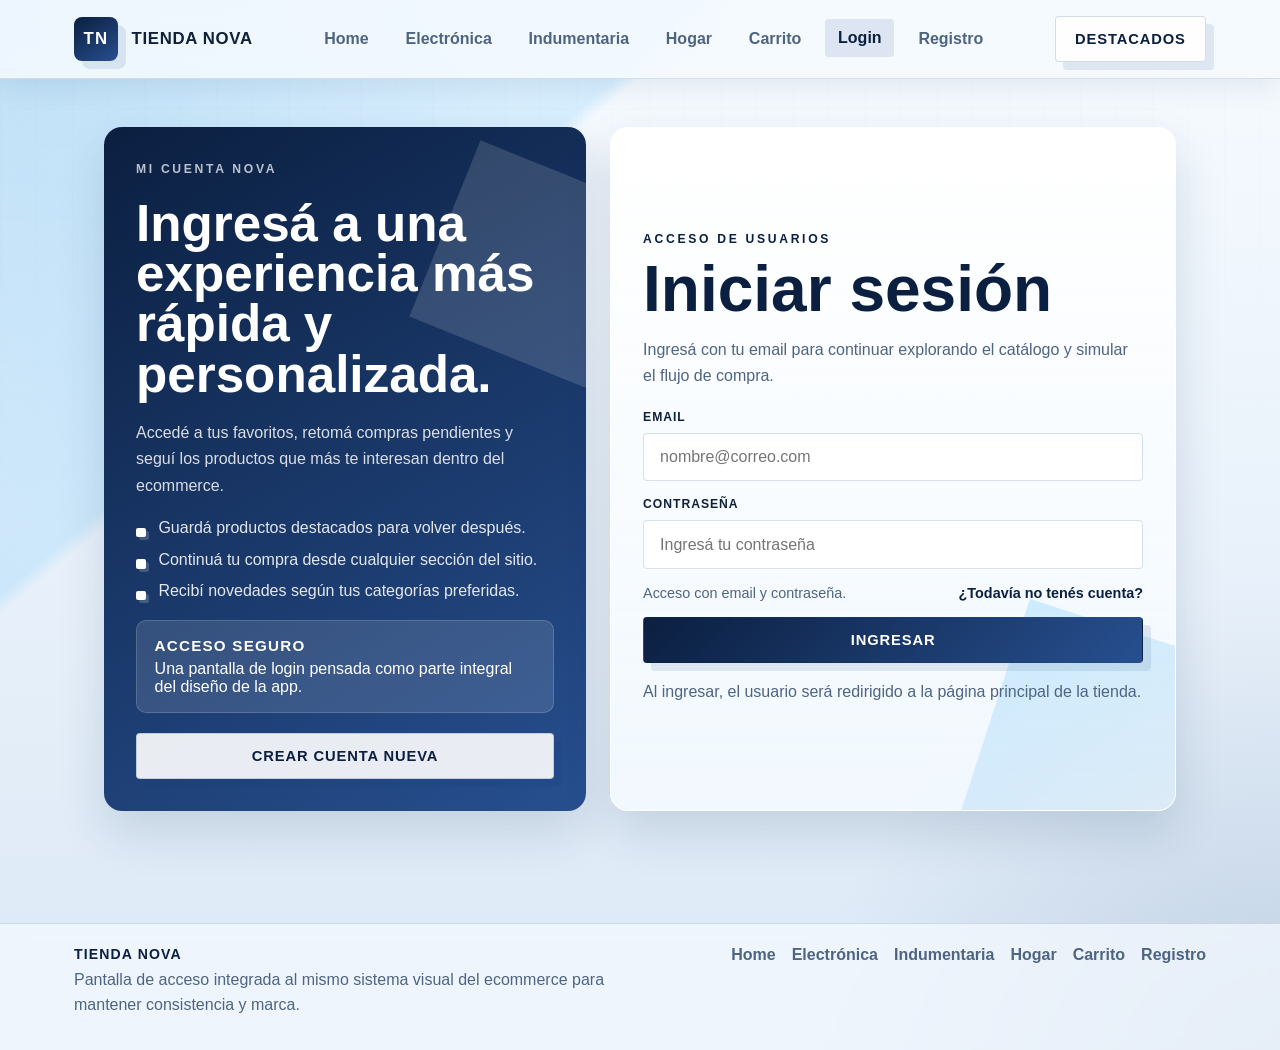
==== commit 9c7446f2: "Presentacion 4 etapa" ====
--- a/index.html
+++ b/index.html
@@ -4,8 +4,7 @@
   <meta charset="UTF-8">
   <meta name="viewport" content="width=device-width, initial-scale=1.0">
   <title>Tienda Nova</title>
-  <link rel="stylesheet" href="styles.css">
-  <script src="app.js" defer></script>
+  <link rel="stylesheet" href="./css/styles.css">
 </head>
 <body class="page-home" data-page="home" data-base-path="." data-access="private">
   <header class="site-header" id="site-header"></header>
@@ -22,8 +21,8 @@
             cuentas de usuario y experiencia de compra.
           </p>
           <div class="hero-actions">
-            <a class="button" href="registro.html">Crear cuenta</a>
-            <a class="button button-secondary" href="login.html">Iniciar sesión</a>
+            <a class="button" href="#destacados">Ver productos</a>
+            <a class="button button-secondary" href="./pages/carrito.html">Ir al carrito</a>
           </div>
           <div class="hero-stats">
             <article class="hero-stat">
@@ -56,7 +55,7 @@
             <span>Bluetooth 5.3</span>
             <span>30 h de batería</span>
           </div>
-          <a class="button button-secondary" href="categorias/electronica.html">Ver colección</a>
+          <a class="button button-secondary" href="./pages/electronica.html">Ver categoria</a>
         </aside>
       </div>
     </section>
@@ -82,7 +81,7 @@
             <span>Notebooks</span>
             <span>Accesorios</span>
           </div>
-          <a class="card-link" href="categorias/electronica.html">Explorar categoría</a>
+          <a class="card-link" href="./pages/electronica.html">Explorar categoría</a>
         </article>
 
         <article class="card category-card">
@@ -94,7 +93,7 @@
             <span>Buzos</span>
             <span>Accesorios</span>
           </div>
-          <a class="card-link" href="categorias/indumentaria.html">Explorar categoría</a>
+          <a class="card-link" href="./pages/indumentaria.html">Explorar categoría</a>
         </article>
 
         <article class="card category-card">
@@ -106,7 +105,7 @@
             <span>Decoración</span>
             <span>Orden</span>
           </div>
-          <a class="card-link" href="categorias/hogar.html">Explorar categoría</a>
+          <a class="card-link" href="./pages/hogar.html">Explorar categoría</a>
         </article>
       </div>
     </section>
@@ -118,8 +117,8 @@
           <h2>Productos destacados</h2>
         </div>
         <p class="section-copy">
-          Esta grilla funciona como prototipo de card de producto: imagen
-          conceptual, precio, metadata y llamada a la acción.
+          La portada muestra productos definitivos de cada categoria cargados
+          desde la fuente JSON del ecommerce.
         </p>
       </div>
 
@@ -137,14 +136,16 @@
         </p>
       </div>
       <div class="footer-links">
-        <a href="index.html">Home</a>
-        <a href="categorias/electronica.html">Electrónica</a>
-        <a href="categorias/indumentaria.html">Indumentaria</a>
-        <a href="categorias/hogar.html">Hogar</a>
-        <a href="login.html">Login</a>
-        <a href="registro.html">Registro</a>
+        <a href="./index.html">Home</a>
+        <a href="./pages/electronica.html">Electrónica</a>
+        <a href="./pages/indumentaria.html">Indumentaria</a>
+        <a href="./pages/hogar.html">Hogar</a>
+        <a href="./pages/carrito.html">Carrito</a>
+        <a href="./pages/login.html">Login</a>
+        <a href="./pages/registro.html">Registro</a>
       </div>
     </div>
   </footer>
+  <script src="./js/main.js"></script>
 </body>
 </html>
--- a/css/styles.css
+++ b/css/styles.css
@@ -0,0 +1,1145 @@
+:root {
+  --bg: #dbe8f6;
+  --surface: rgba(255, 255, 255, 0.84);
+  --surface-strong: rgba(248, 252, 255, 0.94);
+  --surface-tint: rgba(54, 168, 255, 0.12);
+  --text: #102038;
+  --muted: #4e6480;
+  --accent: #3bb5ff;
+  --accent-dark: #123e72;
+  --border: rgba(18, 62, 114, 0.15);
+  --shadow: 0 22px 48px rgba(17, 47, 84, 0.14);
+  --radius-lg: 18px;
+  --radius-md: 10px;
+  --radius-sm: 4px;
+}
+
+* {
+  box-sizing: border-box;
+}
+
+html {
+  scroll-behavior: smooth;
+}
+
+body {
+  margin: 0;
+  min-height: 100vh;
+  font-family: "Trebuchet MS", "Segoe UI", Tahoma, Geneva, Verdana, sans-serif;
+  color: var(--text);
+  background:
+    linear-gradient(140deg, rgba(18, 62, 114, 0.06) 0%, rgba(59, 181, 255, 0.16) 28%, transparent 29%),
+    radial-gradient(circle at top left, rgba(59, 181, 255, 0.24), transparent 32%),
+    radial-gradient(circle at bottom right, rgba(18, 62, 114, 0.14), transparent 28%),
+    linear-gradient(180deg, #f7fbff 0%, var(--bg) 100%);
+  position: relative;
+}
+
+body::before {
+  content: "";
+  position: fixed;
+  inset: 0;
+  pointer-events: none;
+  opacity: 0.4;
+  background-image:
+    linear-gradient(rgba(18, 62, 114, 0.06) 1px, transparent 1px),
+    linear-gradient(90deg, rgba(18, 62, 114, 0.06) 1px, transparent 1px);
+  background-size: 36px 36px;
+  mask-image: linear-gradient(180deg, rgba(0, 0, 0, 0.48), transparent 85%);
+}
+
+body.page-home {
+  --accent: #49bdff;
+  --accent-dark: #0e457b;
+}
+
+body.page-login,
+body.page-registro {
+  --accent: #274f8f;
+  --accent-dark: #0b1f40;
+  --surface-tint: rgba(39, 79, 143, 0.12);
+}
+
+body.page-carrito {
+  --accent: #2aa7a1;
+  --accent-dark: #0b4d5c;
+  --surface-tint: rgba(42, 167, 161, 0.13);
+}
+
+a {
+  color: inherit;
+  text-decoration: none;
+}
+
+p {
+  margin-top: 0;
+}
+
+ul {
+  margin: 0;
+  padding: 0;
+}
+
+.site-header {
+  position: sticky;
+  top: 0;
+  z-index: 10;
+  backdrop-filter: blur(14px);
+  background: rgba(245, 250, 255, 0.86);
+  border-bottom: 1px solid var(--border);
+  box-shadow: 0 10px 26px rgba(17, 47, 84, 0.08);
+}
+
+.navbar {
+  max-width: 1180px;
+  margin: 0 auto;
+  padding: 1rem 1.5rem;
+  display: flex;
+  align-items: center;
+  justify-content: space-between;
+  gap: 1rem;
+  flex-wrap: wrap;
+}
+
+.brand {
+  display: inline-flex;
+  align-items: center;
+  gap: 0.85rem;
+  font-size: 1.05rem;
+  font-weight: 800;
+  letter-spacing: 0.04em;
+  text-transform: uppercase;
+}
+
+.brand-icon {
+  width: 2.75rem;
+  height: 2.75rem;
+  display: inline-flex;
+  align-items: center;
+  justify-content: center;
+  border-radius: 8px;
+  background: linear-gradient(145deg, var(--accent-dark), var(--accent));
+  color: #fff;
+  letter-spacing: 0.08em;
+  box-shadow: 8px 8px 0 rgba(18, 62, 114, 0.1);
+}
+
+.nav-links {
+  display: flex;
+  align-items: center;
+  justify-content: center;
+  gap: 0.7rem;
+  flex-wrap: wrap;
+}
+
+.nav-links a {
+  padding: 0.6rem 0.8rem;
+  color: var(--muted);
+  font-weight: 700;
+  border-radius: var(--radius-sm);
+  transition: transform 0.18s ease, color 0.18s ease, background-color 0.18s ease;
+}
+
+.nav-links a:hover,
+.nav-links a:focus-visible,
+.nav-links .nav-link-active {
+  color: var(--accent-dark);
+  background: var(--surface-tint);
+  transform: translateY(-1px);
+}
+
+.session-actions {
+  display: inline-flex;
+  align-items: center;
+  gap: 0.75rem;
+  flex-wrap: wrap;
+}
+
+.user-chip,
+.cart-count {
+  display: inline-flex;
+  align-items: center;
+  justify-content: center;
+  border-radius: var(--radius-sm);
+  background: var(--surface-tint);
+  color: var(--accent-dark);
+  font-weight: 800;
+}
+
+.user-chip {
+  min-height: 40px;
+  padding: 0.5rem 0.75rem;
+}
+
+.cart-count {
+  min-width: 1.55rem;
+  min-height: 1.55rem;
+  margin-left: 0.25rem;
+  font-size: 0.78rem;
+}
+
+.container {
+  max-width: 1180px;
+  margin: 0 auto;
+  padding: 3rem 1.5rem 4rem;
+  position: relative;
+}
+
+.auth-container {
+  max-width: 1120px;
+}
+
+.section {
+  margin-top: 2.5rem;
+}
+
+.section-head {
+  display: flex;
+  align-items: flex-end;
+  justify-content: space-between;
+  gap: 1rem;
+  flex-wrap: wrap;
+  margin-bottom: 1.25rem;
+}
+
+.section-head .eyebrow {
+  margin-bottom: 0.45rem;
+}
+
+.section-head-compact {
+  align-items: flex-start;
+}
+
+.section-copy {
+  max-width: 34rem;
+  color: var(--muted);
+  line-height: 1.65;
+}
+
+.hero,
+.category-hero,
+.form-section {
+  position: relative;
+  overflow: hidden;
+  background: linear-gradient(180deg, rgba(255, 255, 255, 0.94), rgba(244, 250, 255, 0.84));
+  border: 1px solid rgba(255, 255, 255, 0.72);
+  border-radius: var(--radius-lg);
+  box-shadow: var(--shadow);
+  isolation: isolate;
+}
+
+.hero::before,
+.category-hero::before,
+.form-section::before {
+  content: "";
+  position: absolute;
+  right: -52px;
+  bottom: -60px;
+  width: 240px;
+  height: 240px;
+  background: linear-gradient(135deg, rgba(59, 181, 255, 0.22), rgba(18, 62, 114, 0.06));
+  transform: rotate(18deg);
+  z-index: -1;
+}
+
+.hero {
+  padding: 0;
+}
+
+.cart-hero {
+  padding: 2rem;
+  margin-bottom: 2rem;
+}
+
+.hero-layout {
+  display: grid;
+  grid-template-columns: minmax(0, 1.45fr) minmax(300px, 0.8fr);
+  gap: 1rem;
+  align-items: stretch;
+  min-height: 420px;
+}
+
+.hero-copy {
+  padding: 2.3rem;
+  display: flex;
+  flex-direction: column;
+  justify-content: center;
+}
+
+.hero-copy h1 {
+  max-width: 10ch;
+}
+
+.hero-panel {
+  margin: 1rem 1rem 1rem 0;
+  padding: 1.35rem;
+  border-radius: var(--radius-md);
+  background: linear-gradient(150deg, var(--accent-dark), var(--accent));
+  color: #fff;
+  display: grid;
+  gap: 1rem;
+  align-content: start;
+  box-shadow: inset 0 1px 0 rgba(255, 255, 255, 0.14), var(--shadow);
+}
+
+.panel-badge {
+  display: inline-flex;
+  align-self: start;
+  padding: 0.35rem 0.65rem;
+  border-radius: var(--radius-sm);
+  background: rgba(255, 255, 255, 0.16);
+  border: 1px solid rgba(255, 255, 255, 0.2);
+  font-size: 0.76rem;
+  font-weight: 800;
+  letter-spacing: 0.08em;
+  text-transform: uppercase;
+}
+
+.hero-panel h2 {
+  margin: 0;
+  color: #fff;
+}
+
+.hero-panel p {
+  margin: 0;
+  color: rgba(255, 255, 255, 0.84);
+  line-height: 1.65;
+}
+
+.panel-price strong {
+  display: block;
+  font-size: 2rem;
+  line-height: 1;
+}
+
+.panel-price span {
+  display: block;
+  margin-top: 0.35rem;
+  color: rgba(255, 255, 255, 0.72);
+  text-decoration: line-through;
+}
+
+.panel-meta,
+.card-meta,
+.product-meta {
+  display: flex;
+  gap: 0.5rem;
+  flex-wrap: wrap;
+}
+
+.panel-meta span,
+.card-meta span,
+.product-meta span {
+  padding: 0.35rem 0.55rem;
+  border-radius: var(--radius-sm);
+  font-size: 0.78rem;
+  font-weight: 700;
+}
+
+.panel-meta span {
+  background: rgba(255, 255, 255, 0.16);
+  border: 1px solid rgba(255, 255, 255, 0.16);
+  color: #fff;
+}
+
+.eyebrow {
+  margin: 0 0 0.75rem;
+  color: var(--accent-dark);
+  text-transform: uppercase;
+  letter-spacing: 0.22em;
+  font-size: 0.76rem;
+  font-weight: 800;
+}
+
+h1,
+h2,
+h3 {
+  margin-top: 0;
+}
+
+h1 {
+  font-size: clamp(2.1rem, 5vw, 4rem);
+  line-height: 0.98;
+  margin-bottom: 1rem;
+  color: var(--accent-dark);
+}
+
+h2 {
+  font-size: clamp(1.45rem, 3vw, 2rem);
+}
+
+.hero-text,
+.category-hero p,
+.form-help {
+  color: var(--muted);
+  font-size: 1rem;
+  line-height: 1.65;
+}
+
+.hero-actions {
+  display: flex;
+  gap: 1rem;
+  flex-wrap: wrap;
+  margin-top: 1rem;
+}
+
+.hero-stats {
+  display: grid;
+  grid-template-columns: repeat(3, minmax(0, 1fr));
+  gap: 0.9rem;
+  margin-top: 1.4rem;
+}
+
+.hero-stat {
+  padding: 1rem;
+  border-radius: var(--radius-md);
+  background: var(--surface-tint);
+  border: 1px solid rgba(18, 62, 114, 0.12);
+}
+
+.hero-stat strong {
+  display: block;
+  color: var(--accent-dark);
+  font-size: 1.25rem;
+  margin-bottom: 0.35rem;
+}
+
+.hero-stat span {
+  color: var(--muted);
+  line-height: 1.55;
+  font-size: 0.92rem;
+}
+
+.card-grid,
+.product-grid {
+  display: grid;
+  gap: 1.5rem;
+}
+
+.card-grid {
+  grid-template-columns: repeat(auto-fit, minmax(220px, 1fr));
+}
+
+.product-grid {
+  grid-template-columns: repeat(auto-fit, minmax(240px, 1fr));
+}
+
+.card {
+  position: relative;
+  overflow: hidden;
+  padding: 1.5rem;
+  background: var(--surface-strong);
+  border: 1px solid var(--border);
+  border-radius: var(--radius-md);
+  box-shadow: var(--shadow);
+}
+
+.card::before {
+  content: "";
+  position: absolute;
+  inset: 0 auto auto 0;
+  width: 100%;
+  height: 4px;
+  background: linear-gradient(90deg, var(--accent-dark), var(--accent));
+}
+
+.category-card {
+  display: grid;
+  gap: 1rem;
+  align-content: start;
+  min-height: 100%;
+}
+
+.card-tag {
+  display: inline-block;
+  margin-bottom: 0.8rem;
+  padding: 0.35rem 0.7rem;
+  border-radius: var(--radius-sm);
+  background: var(--surface-tint);
+  color: var(--accent-dark);
+  font-size: 0.82rem;
+  font-weight: 800;
+}
+
+.card-link {
+  display: inline-block;
+  margin-top: auto;
+  color: var(--accent-dark);
+  font-weight: 800;
+}
+
+.card-meta span,
+.product-meta span {
+  background: var(--surface-tint);
+  color: var(--accent-dark);
+  border: 1px solid rgba(18, 62, 114, 0.1);
+}
+
+.product-card {
+  display: flex;
+  flex-direction: column;
+  min-height: 100%;
+  background: var(--surface-strong);
+  border: 1px solid var(--border);
+  border-radius: var(--radius-md);
+  overflow: hidden;
+  box-shadow: var(--shadow);
+}
+
+.product-media {
+  position: relative;
+  min-height: 180px;
+  display: flex;
+  overflow: hidden;
+}
+
+.product-media::after {
+  content: "";
+  position: absolute;
+  right: -22px;
+  bottom: -48px;
+  width: 150px;
+  height: 150px;
+  background: rgba(255, 255, 255, 0.18);
+  transform: rotate(26deg);
+}
+
+.product-image {
+  width: 100%;
+  height: 100%;
+  min-height: 180px;
+  object-fit: cover;
+}
+
+.product-media-overlay {
+  position: absolute;
+  inset: 0;
+  z-index: 1;
+  padding: 1rem;
+  display: flex;
+  flex-direction: column;
+  justify-content: space-between;
+  background: linear-gradient(180deg, rgba(8, 27, 57, 0.16), rgba(8, 27, 57, 0.78));
+}
+
+.product-media-label {
+  position: relative;
+  z-index: 1;
+  display: inline-flex;
+  align-self: start;
+  padding: 0.35rem 0.65rem;
+  border-radius: var(--radius-sm);
+  background: rgba(255, 255, 255, 0.18);
+  border: 1px solid rgba(255, 255, 255, 0.18);
+  color: #fff;
+  font-size: 0.74rem;
+  font-weight: 800;
+  letter-spacing: 0.08em;
+  text-transform: uppercase;
+}
+
+.product-media strong {
+  position: relative;
+  z-index: 1;
+  max-width: 9ch;
+  color: #fff;
+  font-size: 1.7rem;
+  line-height: 0.95;
+}
+
+.tone-sky {
+  background: linear-gradient(145deg, #13a8ff, #0a3967);
+}
+
+.tone-navy {
+  background: linear-gradient(145deg, #21447b, #081b39);
+}
+
+.tone-indigo {
+  background: linear-gradient(145deg, #486fff, #1d2f69);
+}
+
+.tone-teal {
+  background: linear-gradient(145deg, #2fbdd4, #125166);
+}
+
+.product-body {
+  display: grid;
+  gap: 0.9rem;
+  padding: 1.25rem;
+  flex: 1;
+}
+
+.product-title {
+  margin: 0;
+  font-size: 1.3rem;
+  color: var(--text);
+}
+
+.product-description {
+  margin: 0;
+  color: var(--muted);
+  line-height: 1.6;
+}
+
+.product-footer {
+  display: flex;
+  justify-content: space-between;
+  align-items: flex-end;
+  gap: 1rem;
+  flex-wrap: wrap;
+  margin-top: auto;
+}
+
+.product-price strong {
+  display: block;
+  color: var(--accent-dark);
+  font-size: 1.35rem;
+}
+
+.product-price span {
+  color: var(--muted);
+  font-size: 0.88rem;
+  text-decoration: line-through;
+}
+
+.quantity-selector {
+  display: flex;
+  align-items: center;
+  justify-content: space-between;
+  gap: 0.85rem;
+  padding-top: 0.2rem;
+}
+
+.quantity-label {
+  color: var(--muted);
+  font-size: 0.92rem;
+  font-weight: 700;
+}
+
+.quantity-controls {
+  display: inline-flex;
+  align-items: center;
+  gap: 0.7rem;
+}
+
+.quantity-button {
+  width: 2.2rem;
+  height: 2.2rem;
+  border: 1px solid rgba(18, 62, 114, 0.18);
+  border-radius: 999px;
+  background: var(--surface-tint);
+  color: var(--accent-dark);
+  font-size: 1.1rem;
+  font-weight: 800;
+  cursor: pointer;
+}
+
+.quantity-value {
+  min-width: 1.2rem;
+  text-align: center;
+  color: var(--accent-dark);
+  font-weight: 800;
+}
+
+.product-actions {
+  display: grid;
+  gap: 0.85rem;
+  padding-top: 0.15rem;
+}
+
+.state-message {
+  grid-column: 1 / -1;
+  margin: 0;
+  padding: 1rem 1.1rem;
+  border: 1px solid var(--border);
+  border-radius: var(--radius-md);
+  background: var(--surface-strong);
+  color: var(--muted);
+  font-weight: 700;
+}
+
+.state-message-error {
+  color: #8a2432;
+  border-color: rgba(138, 36, 50, 0.18);
+  background: rgba(255, 245, 247, 0.9);
+}
+
+.button-logout {
+  box-shadow: none;
+}
+
+.button-small {
+  min-height: 40px;
+  padding: 0.7rem 1rem;
+  font-size: 0.8rem;
+}
+
+.button {
+  display: inline-flex;
+  align-items: center;
+  justify-content: center;
+  min-height: 46px;
+  padding: 0.85rem 1.2rem;
+  border: 1px solid transparent;
+  border-radius: var(--radius-sm);
+  background: linear-gradient(135deg, var(--accent-dark), var(--accent));
+  color: #fff;
+  font-weight: 800;
+  font-size: 0.92rem;
+  letter-spacing: 0.06em;
+  text-transform: uppercase;
+  cursor: pointer;
+  box-shadow: 8px 8px 0 rgba(18, 62, 114, 0.1);
+  transition: transform 0.18s ease, box-shadow 0.18s ease, background-color 0.18s ease;
+}
+
+.button:hover,
+.button:focus-visible {
+  transform: translate(-2px, -2px);
+  box-shadow: 10px 10px 0 rgba(18, 62, 114, 0.12);
+}
+
+.button:active {
+  transform: translate(0, 0);
+  box-shadow: 6px 6px 0 rgba(18, 62, 114, 0.1);
+}
+
+.button-secondary {
+  background: rgba(255, 255, 255, 0.9);
+  color: var(--accent-dark);
+  border-color: rgba(18, 62, 114, 0.18);
+}
+
+.button-secondary:hover,
+.button-secondary:focus-visible {
+  background: #eef7ff;
+}
+
+.button-small {
+  min-height: 40px;
+  padding: 0.72rem 0.95rem;
+  font-size: 0.82rem;
+  box-shadow: 5px 5px 0 rgba(18, 62, 114, 0.1);
+}
+
+.text-link {
+  color: var(--accent-dark);
+  font-weight: 700;
+}
+
+.text-link:hover,
+.text-link:focus-visible {
+  text-decoration: underline;
+}
+
+.cart-list {
+  display: grid;
+  gap: 1rem;
+}
+
+.cart-item,
+.cart-empty,
+.cart-summary {
+  background: var(--surface-strong);
+  border: 1px solid var(--border);
+  border-radius: var(--radius-md);
+  box-shadow: var(--shadow);
+}
+
+.cart-item {
+  display: grid;
+  grid-template-columns: 150px minmax(0, 1fr) auto;
+  gap: 1.2rem;
+  align-items: center;
+  padding: 1rem;
+}
+
+.cart-item-image {
+  width: 100%;
+  aspect-ratio: 1;
+  object-fit: cover;
+  border-radius: var(--radius-sm);
+}
+
+.cart-item-body {
+  display: grid;
+  gap: 0.65rem;
+}
+
+.cart-item-body h2 {
+  margin: 0;
+  color: var(--text);
+  font-size: 1.25rem;
+}
+
+.cart-item-body p {
+  margin: 0;
+  color: var(--muted);
+  font-weight: 700;
+}
+
+.cart-item-total {
+  display: grid;
+  justify-items: end;
+  gap: 0.85rem;
+}
+
+.cart-item-total strong {
+  color: var(--accent-dark);
+  font-size: 1.35rem;
+}
+
+.cart-empty {
+  padding: 2rem;
+}
+
+.cart-empty h2 {
+  color: var(--accent-dark);
+}
+
+.cart-empty p {
+  color: var(--muted);
+  line-height: 1.65;
+}
+
+.cart-summary {
+  min-width: 250px;
+  max-width: 320px;
+  padding: 1rem 1.15rem;
+  background: var(--surface-tint);
+  box-shadow: inset 0 1px 0 rgba(255, 255, 255, 0.36);
+}
+
+.cart-summary .summary-label {
+  display: inline-block;
+  margin-bottom: 0.35rem;
+  color: var(--accent-dark);
+  text-transform: uppercase;
+  letter-spacing: 0.12em;
+  font-size: 0.74rem;
+  font-weight: 800;
+}
+
+.cart-summary strong {
+  display: block;
+  color: var(--accent-dark);
+  font-size: 1.45rem;
+}
+
+.cart-summary p {
+  margin: 0.4rem 0 0;
+  color: var(--muted);
+  line-height: 1.55;
+}
+
+.auth-layout {
+  display: grid;
+  grid-template-columns: minmax(0, 0.92fr) minmax(0, 1.08fr);
+  gap: 1.5rem;
+  align-items: stretch;
+}
+
+.auth-aside {
+  position: relative;
+  overflow: hidden;
+  padding: 2rem;
+  border-radius: var(--radius-lg);
+  background: linear-gradient(150deg, var(--accent-dark), var(--accent));
+  color: #fff;
+  box-shadow: var(--shadow);
+  display: grid;
+  gap: 1.25rem;
+  align-content: start;
+}
+
+.auth-aside::before {
+  content: "";
+  position: absolute;
+  right: -42px;
+  top: 42px;
+  width: 190px;
+  height: 190px;
+  background: rgba(255, 255, 255, 0.14);
+  transform: rotate(22deg);
+}
+
+.auth-aside .eyebrow {
+  color: rgba(255, 255, 255, 0.72);
+}
+
+.auth-aside h1 {
+  margin-bottom: 0;
+  color: #fff;
+  font-size: clamp(2rem, 4vw, 3.3rem);
+}
+
+.auth-aside p {
+  margin: 0;
+  color: rgba(255, 255, 255, 0.84);
+  line-height: 1.65;
+}
+
+.feature-list {
+  list-style: none;
+  display: grid;
+  gap: 0.85rem;
+}
+
+.feature-list li {
+  position: relative;
+  padding-left: 1.4rem;
+  color: rgba(255, 255, 255, 0.88);
+}
+
+.feature-list li::before {
+  content: "";
+  position: absolute;
+  left: 0;
+  top: 0.55rem;
+  width: 0.6rem;
+  height: 0.6rem;
+  border-radius: 2px;
+  background: #fff;
+  box-shadow: 3px 3px 0 rgba(255, 255, 255, 0.18);
+}
+
+.auth-note {
+  padding: 1rem 1.1rem;
+  background: rgba(255, 255, 255, 0.12);
+  border: 1px solid rgba(255, 255, 255, 0.16);
+  border-radius: var(--radius-md);
+  display: grid;
+  gap: 0.35rem;
+}
+
+.auth-note strong {
+  font-size: 0.95rem;
+  text-transform: uppercase;
+  letter-spacing: 0.08em;
+}
+
+.form-section {
+  padding: 2rem;
+}
+
+.auth-form-panel {
+  display: flex;
+  flex-direction: column;
+  justify-content: center;
+}
+
+.form-card {
+  display: grid;
+  gap: 1rem;
+  margin-top: 1.25rem;
+}
+
+.form-grid {
+  display: grid;
+  grid-template-columns: repeat(2, minmax(0, 1fr));
+  gap: 1rem;
+}
+
+.form-field {
+  display: grid;
+  gap: 0.55rem;
+}
+
+.form-card label {
+  color: var(--text);
+  font-weight: 800;
+  text-transform: uppercase;
+  letter-spacing: 0.08em;
+  font-size: 0.76rem;
+}
+
+.form-card input {
+  width: 100%;
+  padding: 0.9rem 1rem;
+  border: 1px solid rgba(18, 62, 114, 0.16);
+  border-radius: var(--radius-sm);
+  background: rgba(255, 255, 255, 0.96);
+  color: var(--text);
+  font: inherit;
+  transition: border-color 0.18s ease, box-shadow 0.18s ease, transform 0.18s ease;
+}
+
+.form-card input:focus {
+  outline: none;
+  border-color: var(--accent);
+  box-shadow: 0 0 0 4px rgba(59, 181, 255, 0.16);
+  transform: translateY(-1px);
+}
+
+.form-extra {
+  display: flex;
+  justify-content: space-between;
+  align-items: center;
+  gap: 1rem;
+  flex-wrap: wrap;
+  font-size: 0.9rem;
+}
+
+.form-inline-note {
+  color: var(--muted);
+}
+
+.form-help {
+  margin: 0;
+}
+
+.site-footer {
+  margin-top: 3rem;
+  border-top: 1px solid var(--border);
+  background: rgba(245, 250, 255, 0.72);
+  backdrop-filter: blur(10px);
+}
+
+.footer-shell {
+  max-width: 1180px;
+  margin: 0 auto;
+  padding: 1.4rem 1.5rem 2rem;
+  display: flex;
+  justify-content: space-between;
+  gap: 1rem;
+  flex-wrap: wrap;
+}
+
+.footer-brand {
+  display: grid;
+  gap: 0.3rem;
+  max-width: 36rem;
+}
+
+.footer-brand strong {
+  color: var(--accent-dark);
+  text-transform: uppercase;
+  letter-spacing: 0.08em;
+  font-size: 0.88rem;
+}
+
+.footer-brand p {
+  margin: 0;
+  color: var(--muted);
+  line-height: 1.6;
+}
+
+.footer-links {
+  display: flex;
+  gap: 1rem;
+  flex-wrap: wrap;
+  align-items: flex-start;
+}
+
+.footer-links a {
+  color: var(--muted);
+  font-weight: 700;
+}
+
+.footer-links a:hover,
+.footer-links a:focus-visible {
+  color: var(--accent-dark);
+}
+
+@media (max-width: 980px) {
+  .hero-layout,
+  .auth-layout {
+    grid-template-columns: 1fr;
+  }
+
+  .hero-copy h1 {
+    max-width: none;
+  }
+
+  .hero-panel {
+    margin: 0 2rem 2rem;
+  }
+
+  .section-head {
+    align-items: flex-start;
+  }
+}
+
+@media (max-width: 780px) {
+  .navbar {
+    justify-content: center;
+  }
+
+  .nav-links {
+    width: 100%;
+  }
+
+  .session-actions {
+    justify-content: center;
+    width: 100%;
+  }
+
+  .container {
+    padding-top: 2rem;
+  }
+
+  .hero-copy,
+  .category-hero,
+  .form-section,
+  .auth-aside {
+    padding: 1.6rem;
+  }
+
+  .hero-stats,
+  .form-grid {
+    grid-template-columns: 1fr;
+  }
+
+  .cart-item {
+    grid-template-columns: 110px minmax(0, 1fr);
+  }
+
+  .cart-item-total {
+    grid-column: 1 / -1;
+    justify-items: stretch;
+  }
+
+  .hero-panel {
+    margin: 0 1.6rem 1.6rem;
+  }
+
+  .button {
+    box-shadow: 5px 5px 0 rgba(18, 62, 114, 0.1);
+  }
+
+  .footer-shell {
+    flex-direction: column;
+  }
+}
+
+@media (max-width: 560px) {
+  .brand {
+    width: 100%;
+    justify-content: center;
+  }
+
+  .hero-actions,
+  .nav-links,
+  .footer-links {
+    gap: 0.6rem;
+  }
+
+  .hero-panel {
+    margin: 0 1rem 1rem;
+  }
+
+  .product-footer,
+  .form-extra,
+  .cart-item {
+    align-items: stretch;
+  }
+
+  .button {
+    width: 100%;
+  }
+
+  .section {
+    margin-top: 2rem;
+  }
+}
